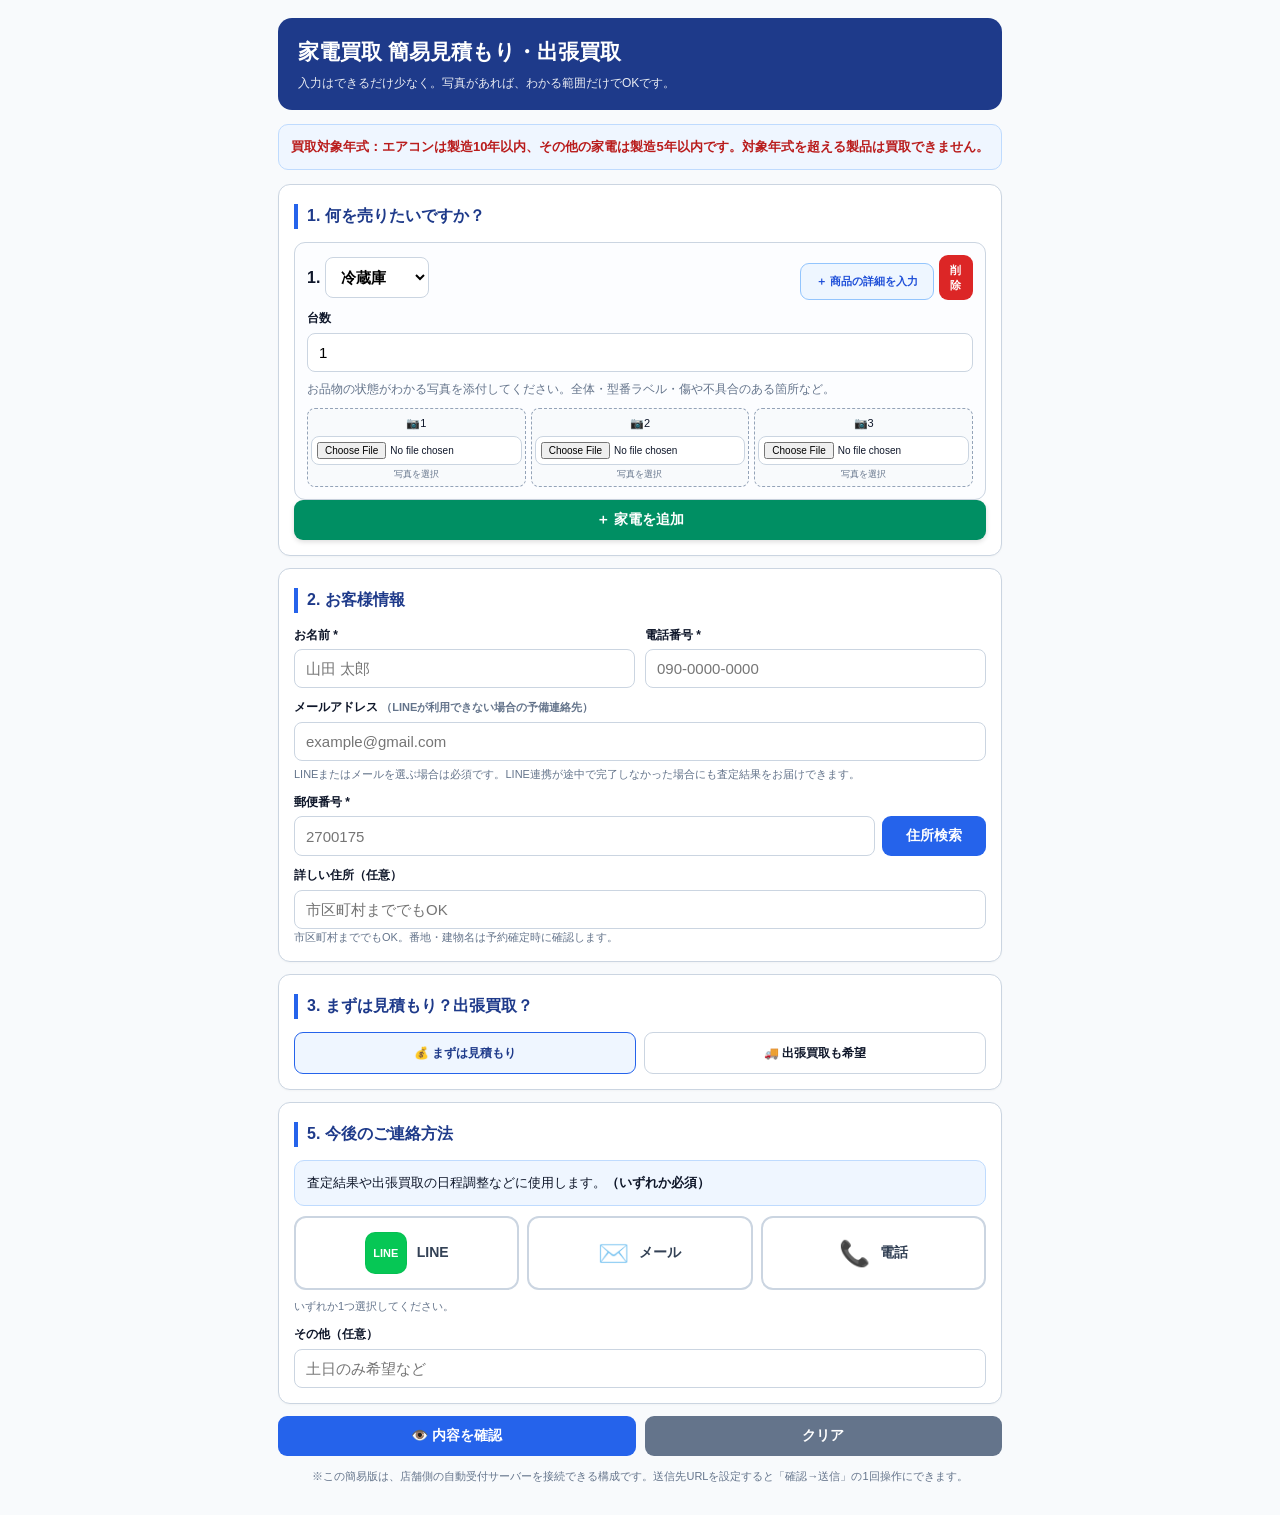
==== index.html @ f60aed73 "Require first visit preference and simplify address guidance" ====
<!DOCTYPE html>
<html lang="ja">
<head>
<meta charset="UTF-8">
<meta name="viewport" content="width=device-width, initial-scale=1">
<title>家電買取 簡易見積もり・出張買取</title>
<style>
input[aria-invalid="true"],select[aria-invalid="true"]{border:2px solid #b91c1c;background:#fff7f7}.field-error{color:#b91c1c;font-size:13px;font-weight:700;margin:6px 0;line-height:1.6}

:root{--primary:#1e3a8a;--accent:#2563eb;--green:#059669;--bg:#f8fafc;--border:#cbd5e1;--text:#0f172a;--muted:#64748b}
*{box-sizing:border-box}body{margin:0;background:var(--bg);font-family:-apple-system,BlinkMacSystemFont,"Noto Sans JP","Yu Gothic",sans-serif;color:var(--text);line-height:1.55}
.container{max-width:760px;margin:auto;padding:18px}.header{background:var(--primary);color:white;border-radius:14px;padding:18px 20px;margin-bottom:14px}.header h1{font-size:21px;margin:0 0 5px}.header p{margin:0;font-size:12px;opacity:.9}
.notice{background:#eff6ff;border:1px solid #bfdbfe;border-radius:10px;padding:12px;margin-bottom:14px;font-size:13px}
.card{background:white;border:1px solid var(--border);border-radius:12px;padding:15px;margin-bottom:12px;box-shadow:0 1px 2px #00000008}
.section-title{font-size:16px;font-weight:800;color:var(--primary);border-left:4px solid var(--accent);padding-left:9px;margin:4px 0 13px}
label{display:block;font-size:12px;font-weight:700;margin-bottom:5px}input,select,textarea{width:100%;padding:10px 11px;border:1px solid var(--border);border-radius:8px;background:#fff;font-size:15px}textarea{resize:vertical}
.grid2{display:grid;grid-template-columns:1fr 1fr;gap:10px}.grid3{display:grid;grid-template-columns:1fr 1fr 1fr;gap:10px}
.btn{border:0;border-radius:9px;padding:11px 15px;color:#fff;background:var(--accent);font-weight:800;font-size:14px;cursor:pointer}.btn.green{background:#008f63;box-shadow:0 2px 5px #0002}.btn.green:not(:disabled):hover{background:#007c56}.btn:disabled{opacity:.45;cursor:not-allowed}.btn.gray{background:#64748b}.btn.red{background:#dc2626}.btn.full{width:100%}
.choice{display:grid;grid-template-columns:1fr 1fr;gap:8px}.choice label{margin:0}.choice input{display:none}.choice span{display:block;border:1px solid var(--border);border-radius:9px;padding:11px;text-align:center;background:white;font-weight:700}.choice input:checked+span{border-color:var(--accent);background:#eff6ff;color:var(--primary)}
.item{border:1px solid var(--border);border-radius:11px;padding:12px;margin-top:10px;background:#fcfdff}.item-head{display:flex;justify-content:space-between;align-items:center;gap:8px}.item-title{font-weight:800}.small{font-size:11px;color:var(--muted)}.details{display:none;margin-top:10px;border-top:1px dashed var(--border);padding-top:10px}.item.open .details{display:block}
.photo-grid{display:grid;grid-template-columns:repeat(3,1fr);gap:7px}.photo-box{border:1px dashed #94a3b8;border-radius:8px;padding:8px;text-align:center;font-size:11px;background:#f8fafc}.photo-box input{font-size:11px;padding:5px}
.preview{display:none;position:fixed;inset:0;background:#0008;z-index:20;padding:14px;overflow:auto}.preview-card{max-width:720px;margin:auto;background:white;border-radius:14px;padding:16px}.preview-row{display:grid;grid-template-columns:120px 1fr;border-bottom:1px solid #e2e8f0;padding:6px 0;font-size:13px}.preview-row b{color:#475569}.photo-preview{display:flex;gap:7px;overflow:auto;margin-top:8px}.photo-preview img{width:90px;height:70px;object-fit:cover;border-radius:6px;border:1px solid #ddd}
.hidden{display:none!important}.actions{display:grid;grid-template-columns:1fr 1fr;gap:9px}.foot{font-size:11px;color:var(--muted);text-align:center;padding:12px}
@media(max-width:600px){.grid2,.grid3{grid-template-columns:1fr}.choice{grid-template-columns:1fr 1fr}.photo-grid{grid-template-columns:1fr 1fr}.preview-row{grid-template-columns:95px 1fr}}

/* スマホ向け写真欄：常に横3列でコンパクト表示 */
.photo-grid{display:grid!important;grid-template-columns:repeat(3,minmax(0,1fr))!important;gap:5px!important}
.photo-box{padding:6px 3px!important;font-size:11px!important;min-width:0;overflow:hidden}
.photo-box input[type="file"]{width:100%;font-size:10px;margin-top:4px}
.photo-box .small{font-size:9px!important;line-height:1.2;overflow-wrap:anywhere}

  /* V22 安定版：今後のご連絡方法 */
  .contact-methods{display:grid;grid-template-columns:repeat(3,1fr);gap:8px;margin-top:8px}
  .contact-method{position:relative;margin:0}
  .contact-method input{position:absolute;opacity:0;pointer-events:none}
  .contact-method span{display:flex;min-height:70px;align-items:center;justify-content:center;
    gap:6px;border:2px solid #cbd5e1;border-radius:12px;background:#fff;
    font-size:14px;font-weight:700;color:#334155;cursor:pointer;text-align:center;padding:10px 6px}
  .contact-method input:checked + span{border-color:#2563eb;background:#eff6ff;color:#1e3a8a;
    box-shadow:0 0 0 2px rgba(37,99,235,.08)}
  .detail-entry-btn{width:100%;margin-top:8px;background:#eef6ff!important;color:#1d4ed8!important;
    border:1.5px solid #93c5fd!important;font-weight:700!important;padding:10px 12px!important}
  .detail-entry-btn:hover{background:#dbeafe!important}
  @media(max-width:420px){.contact-method span{font-size:13px;min-height:64px;padding:8px 3px}}


  /* V22.1 スマホUI調整 */
  .contact-method span{flex-direction:row;gap:10px;min-height:74px}
  .contact-icon{display:inline-flex;align-items:center;justify-content:center;font-size:25px;line-height:1}
  .line-icon{width:42px;height:42px;border-radius:10px;background:#06C755;color:#fff;font-size:11px;
    box-shadow:inset 0 0 0 1px rgba(0,0,0,.04)}
  .contact-method:first-child input:checked + span{border-color:#06C755;background:#f3fff7;color:#111}
  .contact-method:nth-child(2) input:checked + span{border-color:#2563eb;background:#eff6ff;color:#111}
  .contact-method:nth-child(3) input:checked + span{border-color:#65b741;background:#f7fff3;color:#111}
  .zip-search-row{display:grid;grid-template-columns:minmax(0,1fr) auto;gap:7px;align-items:stretch}
  .zip-search-row .btn{margin:0;white-space:nowrap;min-width:104px}
  @media(max-width:600px){
    body{padding:10px}
    .container{padding:10px}
    .card{padding:14px}
    .contact-methods{grid-template-columns:repeat(3,minmax(0,1fr));gap:6px}
    .contact-method span{min-height:68px;gap:5px;padding:7px 3px;flex-direction:column}
    .contact-icon{font-size:21px}
    .line-icon{width:34px;height:34px;border-radius:8px;font-size:9px}
    .contact-method strong{font-size:12px}
    .zip-search-row{grid-template-columns:minmax(0,1fr) 96px}
    .zip-search-row .btn{min-width:0;padding:8px 7px;font-size:12px}
  }


  /* 型番・年式 確認ガイド（写真ポップアップ） */
  #model-guide-overlay {
    display: none;
    position: fixed;
    inset: 0;
    background: rgba(15, 23, 42, 0.75);
    z-index: 1100;
    padding: 20px;
    overflow-y: auto;
  }
  #model-guide-overlay.show { display: block; }
  .model-guide-panel {
    max-width: 720px;
    margin: 30px auto;
    background: #fff;
    border-radius: 12px;
    padding: 10px;
    position: relative;
  }
  .model-guide-panel img { width: 100%; height: auto; border-radius: 8px; display: block; }
  .model-guide-close-btn {
    position: absolute;
    top: -14px;
    right: -14px;
    background: #1e293b;
    color: #fff;
    border: none;
    border-radius: 50%;
    width: 32px;
    height: 32px;
    font-size: 17px;
    line-height: 1;
    cursor: pointer;
    box-shadow: 0 2px 6px rgba(0,0,0,0.3);
  }
  .model-guide-close-btn:hover { background: #334155; }


  @media print {
    body { background: #fff; padding: 0; }
    .no-print { display: none !important; }
    #preview-overlay { position: static; background: none; padding: 0; overflow: visible; display: block !important; }
    .preview-panel { max-width: none; padding: 0; }
    .preview-toolbar { display: none !important; }
    @page { size: A4 portrait; margin: 12mm; }
  }

/* v13 送信中表示 */
#submitBusyV13{display:none;position:fixed;inset:0;background:#f6f7f9;z-index:10050;align-items:center;justify-content:center;padding:22px}
#submitBusyV13.show{display:flex}
#submitBusyV13 .busy-card{width:min(390px,100%);background:#fff;border-radius:22px;padding:34px 24px;text-align:center;box-shadow:0 8px 28px #0002}
#submitBusyV13 .busy-road{position:relative;height:72px;overflow:hidden;margin:4px 0 16px;border-bottom:4px solid #cbd5e1}
#submitBusyV13 .busy-truck{position:absolute;left:-60px;bottom:5px;font-size:48px;animation:driveV13 1.8s ease-in-out infinite}
@keyframes driveV13{0%{left:-60px}70%{left:calc(100% - 50px)}100%{left:calc(100% + 65px)}}
#submitBusyV13 .busy-title{font-size:21px;font-weight:900}
#submitBusyV13 .busy-sub{margin-top:9px;color:#64748b;line-height:1.6}
</style>
</head>
<body>
<div class="container">
  <div class="header">
    <h1>家電買取 簡易見積もり・出張買取</h1>
    <p>入力はできるだけ少なく。写真があれば、わかる範囲だけでOKです。</p>
  </div>

  <div class="notice">
    <b style="color:#b91c1c">買取対象年式：エアコンは製造10年以内、その他の家電は製造5年以内です。対象年式を超える製品は買取できません。</b>
  </div>

  <form id="quoteForm" novalidate onsubmit="event.preventDefault();showPreview();return false;">
    <div class="card">
      <div class="section-title">1. 何を売りたいですか？</div>
      <div id="items"></div>
      <button type="button" id="addApplianceBtn" class="btn green full" onclick="safeAddItem()">＋ 家電を追加</button>
    </div>

    <div class="card">
      <div class="section-title">2. お客様情報</div>
      <div class="grid2">
        <div><label>お名前 *</label><input id="name" autocomplete="name" placeholder="山田 太郎" required></div>
        <div><label>電話番号 *</label><input id="tel" type="tel" autocomplete="tel" placeholder="090-0000-0000" required></div>
      </div>
      <div id="emailField" style="margin-top:10px"><label>メールアドレス <span class="small">（LINEが利用できない場合の予備連絡先）</span></label><input id="email" type="email" autocomplete="email" placeholder="example@gmail.com"><div class="small" style="margin-top:5px;color:#64748b">LINEまたはメールを選ぶ場合は必須です。LINE連携が途中で完了しなかった場合にも査定結果をお届けできます。</div></div>
      <div style="margin-top:10px"><label>郵便番号 *</label><div class="zip-search-row"><input id="zip" inputmode="numeric" maxlength="8" required placeholder="2700175"><button type="button" class="btn" onclick="searchAddress()">住所検索</button></div></div>
      <div style="margin-top:10px"><label>詳しい住所（任意）</label><input id="address" autocomplete="street-address" placeholder="市区町村まででもOK"><div class="small">市区町村まででもOK。番地・建物名は予約確定時に確認します。</div></div>
    </div>

    <div class="card">
      <div class="section-title">3. まずは見積もり？出張買取？</div>
      <div class="choice">
        <label><input type="radio" name="mode" value="見積もりのみ" checked onchange="toggleVisit()"><span>💰 まずは見積もり</span></label>
        <label><input type="radio" name="mode" value="出張買取希望" onchange="toggleVisit()"><span>🚚 出張買取も希望</span></label>
      </div>
    </div>

    <div class="card hidden" id="visitCard">
      <div class="section-title">4. 出張買取の希望</div>
      <div class="notice">希望日時は仮受付です。店舗側で確認してから確定します。</div>
      <div id="visitPreferences" style="display:grid;gap:10px">
        <div class="grid2 visit-pref-row">
          <div><label>第1希望日 *</label><input type="date" id="date1" onchange="validateVisitDate(this)"></div>
          <div><label>第1希望時間 *</label><select id="time1"><option value="">時間帯を選択してください</option><option>10:00〜12:00</option><option>12:00〜14:00</option><option>14:00〜16:00</option><option>16:00〜18:00</option><option>18:00〜20:00</option></select></div>
        </div>
        <div id="extraVisitDates" style="display:grid;gap:10px"></div>
      </div>
      <button type="button" id="addVisitDateBtn" class="btn gray" style="margin-top:10px;width:100%" onclick="addVisitPreference()">＋ 希望日を追加</button>
      <div style="margin-top:10px"><label>建物・搬出条件（わかる範囲）</label>
        <div class="grid3">
          <select id="building"><option value="">建物</option><option>戸建て</option><option>マンション</option><option>アパート</option></select>
          <select id="floor"><option value="">階数</option><option>1階</option><option>2階</option><option>3階以上</option></select>
          <select id="elevator"><option value="">EV</option><option>あり</option><option>なし</option></select>
        </div>
      </div>
      <div style="margin-top:10px"><label>搬出について気になること（任意）</label><textarea id="carry" rows="2" placeholder="大型冷蔵庫、外階段、駐車しにくい等"></textarea></div>
    </div>

    <div class="card">
      <div class="section-title">5. 今後のご連絡方法</div>
      <div class="notice" style="margin-bottom:10px">
        査定結果や出張買取の日程調整などに使用します。<b>（いずれか必須）</b>
      </div>
      <div class="contact-methods" role="radiogroup" aria-label="今後のご連絡方法">
        <label class="contact-method"><input type="radio" name="contactMethod" value="LINE" onchange="toggleNotificationMethod()"><span><b class="contact-icon line-icon">LINE</b><strong>LINE</strong></span></label>
        <label class="contact-method"><input type="radio" name="contactMethod" value="メール" onchange="toggleNotificationMethod()"><span><b class="contact-icon">✉️</b><strong>メール</strong></span></label>
        <label class="contact-method"><input type="radio" name="contactMethod" value="電話" onchange="toggleNotificationMethod()"><span><b class="contact-icon">📞</b><strong>電話</strong></span></label>
      </div>
      <div id="contactHelp" class="small" style="margin-top:8px;color:#64748b">いずれか1つ選択してください。</div>
      <div style="margin-top:10px"><label>その他（任意）</label><input id="note" placeholder="土日のみ希望など"></div>
    </div>

    <div class="actions">
      <button type="button" class="btn full" onclick="safeShowPreview()">👁️ 内容を確認</button>
      <button type="button" class="btn gray full" onclick="clearAll()">クリア</button>
    </div>
  </form>

  <div class="foot">※この簡易版は、店舗側の自動受付サーバーを接続できる構成です。送信先URLを設定すると「確認→送信」の1回操作にできます。</div>
</div>

<div class="preview" id="preview">
  <div class="preview-card">
    <h2 style="margin-top:0">見積もり依頼内容</h2>
    <div id="previewBody"></div>
    <div class="actions" style="margin-top:14px">
      <button id="submitInquiryBtn" class="btn green" onclick="submitInquiry()">📨 見積もりを送信</button>
      <button class="btn gray" onclick="closePreview()">修正する</button>
    </div>
    <div id="sendStatus" class="notice hidden" style="margin-top:10px"></div>
  </div>
</div>


<div class="preview" id="successPreview">
  <div class="preview-card" style="text-align:center">
    <div style="font-size:48px;margin-bottom:8px">✅</div>
    <h2 style="margin:0 0 8px">受付が完了しました</h2>
    <div class="notice" style="margin:14px 0">
      受付番号<br>
      <b id="successInquiryId" style="font-size:22px;letter-spacing:.5px"></b>
    </div>
    <p id="successMessage" style="line-height:1.7">内容を確認後、店舗からご連絡します。<br>この受付番号はお問い合わせ時にご利用ください。</p>
    <div id="lineLinkArea" class="hidden" style="margin:18px 0">
      <div class="notice" style="margin:12px 0;text-align:left;line-height:1.7">
        <b>LINEで査定結果を受け取る</b><br>
        下のボタンを押すと「もちまる」のトークが開きます。<br>
        <b>LINEの案内に沿って進むだけで連携できます。コード入力は不要です。</b>
      </div>
      <button type="button" id="lineLinkBtn" class="btn green full" style="font-size:16px;padding:14px 18px">LINEで査定結果を受け取る</button>
      <div class="small" style="margin-top:8px">連携コードの入力やメッセージ送信は不要です。</div>
    </div>
    <button type="button" class="btn gray full" onclick="finishAndReset()">入力画面に戻る</button>
  </div>
</div>

<!-- 型番・年式 確認ガイド（写真ポップアップ） -->
<div id="model-guide-overlay" class="no-print">
  <div class="model-guide-panel">
    <button type="button" class="model-guide-close-btn" onclick="closeModelGuide()">×</button>
    <img src="[data-uri]" alt="洗濯機・冷蔵庫・エアコンの型番と年式の確認方法">
  </div>
</div>

<script>
const EXPECTED_BUILD='KAITORI-LINE-AUTOCHAT-v11.3';
const CONFIG={
  // Google Apps Script等の受信URLをここに入れると自動送信できます。
  // 例: "https://script.google.com/macros/s/AKfycbwyRNMR29f-0VVlLXINvpqQMpPwWiP-Tk9SNJe-_4RlQ1L-YU4amG8F9Y2H20b5m6NX9w/exec"
  WEBHOOK_URL:"https://script.google.com/macros/s/AKfycbwyRNMR29f-0VVlLXINvpqQMpPwWiP-Tk9SNJe-_4RlQ1L-YU4amG8F9Y2H20b5m6NX9w/exec",
  STORE_NAME:"買取レスキュー"
};

  // 日本国内シェア上位順のメーカー、および各メーカーの主要機種（型番）
  function buildModelSeries(prefixFn, sizes, sizeUnitFn) {
    return sizes.map(size => `${prefixFn(size)} ${sizeUnitFn(size)}`);
  }

  const airconSizes = [6, 7, 8, 9, 10, 11, 12, 13, 14, 16, 18, 20, 23, 26];
  const airconSizeUnit = s => `${s}畳`;
  const airconCapCode = { 6:'22', 7:'23', 8:'25', 9:'26', 10:'28', 11:'32', 12:'36', 13:'38', 14:'40', 16:'45', 18:'56', 20:'63', 23:'71', 26:'80' };

  const washerVerticalSizes = [4, 4.5, 5, 5.5, 6, 6.5, 7, 7.5, 8, 8.5, 9, 9.5, 10, 11];
  const washerDrumSizes = [6, 7, 7.5, 8, 8.5, 9, 9.5, 10, 10.5, 11, 11.5, 12, 13, 14];
  const sizeUnitKg = s => `${s}kg`;

  const fridge2doorSizes = [110, 130, 138, 150, 168, 180, 200, 217, 230, 250];
  const fridge3doorSizes = [270, 285, 300, 320, 340, 350, 370, 390, 400, 410, 420, 440, 450, 470];
  const fridge6doorSizes = [400, 410, 430, 450, 460, 480, 500, 520, 540, 560, 580, 600, 620, 650, 680, 700, 740, 800];
  const sizeUnitL = s => `${s}L`;

  const tvLcdSizes = [19, 22, 24, 32, 40, 43, 49, 50, 55, 58, 60, 65, 70, 75, 77, 80, 85, 86, 90, 98];
  const tvOledSizes = [42, 48, 55, 65, 70, 77, 83, 88, 97];
  const tvMiniLedSizes = [55, 65, 75, 85];
  const sizeUnitInch = s => `${s}型`;

  const makerData = {
    "エアコン": {
      "ダイキン": [
        ...buildModelSeries(s => `S${airconCapCode[s]}ZTES-W`, airconSizes, airconSizeUnit),
        ...buildModelSeries(s => `S${airconCapCode[s]}ZTRES-W`, airconSizes, airconSizeUnit),
        ...buildModelSeries(s => `S${airconCapCode[s]}ZVES-W`, airconSizes, airconSizeUnit),
        ...buildModelSeries(s => `S${airconCapCode[s]}ZRX`, airconSizes, airconSizeUnit)
      ],
      "三菱電機": [
        ...buildModelSeries(s => `MSZ-GV${airconCapCode[s]}`, airconSizes, airconSizeUnit),
        ...buildModelSeries(s => `MSZ-ZW${airconCapCode[s]}`, airconSizes, airconSizeUnit),
        ...buildModelSeries(s => `MSZ-X${airconCapCode[s]}`, airconSizes, airconSizeUnit),
        ...buildModelSeries(s => `MSZ-FZ${airconCapCode[s]}`, airconSizes, airconSizeUnit)
      ],
      "パナソニック": [
        ...buildModelSeries(s => `CS-${airconCapCode[s]}4DFL`, airconSizes, airconSizeUnit),
        ...buildModelSeries(s => `CS-${airconCapCode[s]}4DEX`, airconSizes, airconSizeUnit),
        ...buildModelSeries(s => `CS-${airconCapCode[s]}4DX`, airconSizes, airconSizeUnit),
        ...buildModelSeries(s => `CS-${airconCapCode[s]}4DGX`, airconSizes, airconSizeUnit)
      ],
      "日立": [
        ...buildModelSeries(s => `RAS-AJ${airconCapCode[s]}N`, airconSizes, airconSizeUnit),
        ...buildModelSeries(s => `RAS-XJ${airconCapCode[s]}N`, airconSizes, airconSizeUnit),
        ...buildModelSeries(s => `RAS-VX${airconCapCode[s]}N`, airconSizes, airconSizeUnit),
        ...buildModelSeries(s => `RAS-S${airconCapCode[s]}N`, airconSizes, airconSizeUnit)
      ],
      "富士通ゼネラル": [
        ...buildModelSeries(s => `AS-C${airconCapCode[s]}M`, airconSizes, airconSizeUnit),
        ...buildModelSeries(s => `AS-Z${airconCapCode[s]}M`, airconSizes, airconSizeUnit),
        ...buildModelSeries(s => `AS-X${airconCapCode[s]}M`, airconSizes, airconSizeUnit),
        ...buildModelSeries(s => `AS-D${airconCapCode[s]}M`, airconSizes, airconSizeUnit)
      ],
      "シャープ": [
        ...buildModelSeries(s => `AY-N${airconCapCode[s]}D`, airconSizes, airconSizeUnit),
        ...buildModelSeries(s => `AY-R${airconCapCode[s]}D`, airconSizes, airconSizeUnit),
        ...buildModelSeries(s => `AY-G${airconCapCode[s]}D`, airconSizes, airconSizeUnit),
        ...buildModelSeries(s => `AY-D${airconCapCode[s]}D`, airconSizes, airconSizeUnit)
      ],
      "東芝キヤリア": [
        ...buildModelSeries(s => `RAS-N${airconCapCode[s]}1M`, airconSizes, airconSizeUnit),
        ...buildModelSeries(s => `RAS-D${airconCapCode[s]}1M`, airconSizes, airconSizeUnit),
        ...buildModelSeries(s => `RAS-E${airconCapCode[s]}1M`, airconSizes, airconSizeUnit),
        ...buildModelSeries(s => `RAS-S${airconCapCode[s]}1M`, airconSizes, airconSizeUnit)
      ],
      "ハイセンス": [
        ...buildModelSeries(s => `HA-${airconCapCode[s]}H`, airconSizes, airconSizeUnit),
        ...buildModelSeries(s => `HA-${airconCapCode[s]}HX`, airconSizes, airconSizeUnit),
        ...buildModelSeries(s => `HA-${airconCapCode[s]}HP`, airconSizes, airconSizeUnit),
        ...buildModelSeries(s => `HA-${airconCapCode[s]}HR`, airconSizes, airconSizeUnit)
      ],
      "ハイアール": [
        ...buildModelSeries(s => `JA-${airconCapCode[s]}V`, airconSizes, airconSizeUnit),
        ...buildModelSeries(s => `JA-${airconCapCode[s]}VX`, airconSizes, airconSizeUnit),
        ...buildModelSeries(s => `JA-${airconCapCode[s]}VP`, airconSizes, airconSizeUnit),
        ...buildModelSeries(s => `JA-${airconCapCode[s]}VD`, airconSizes, airconSizeUnit)
      ]
    },
    "洗濯機": {
      "パナソニック": [
        ...buildModelSeries(s => `NA-F${s}B1`, washerVerticalSizes, sizeUnitKg),
        ...buildModelSeries(s => `NA-FA${s}H9`, washerVerticalSizes, sizeUnitKg),
        ...buildModelSeries(s => `NA-VG${s}0L`, washerDrumSizes, sizeUnitKg)
      ],
      "日立": [
        ...buildModelSeries(s => `NW-${s}0G`, washerVerticalSizes, sizeUnitKg),
        ...buildModelSeries(s => `BW-V${s}0H`, washerVerticalSizes, sizeUnitKg),
        ...buildModelSeries(s => `BD-SV${s}0H`, washerDrumSizes, sizeUnitKg)
      ],
      "シャープ": [
        ...buildModelSeries(s => `ES-GE${s}D`, washerVerticalSizes, sizeUnitKg),
        ...buildModelSeries(s => `ES-PU${s}D`, washerVerticalSizes, sizeUnitKg),
        ...buildModelSeries(s => `ES-W${s}H`, washerDrumSizes, sizeUnitKg)
      ],
      "東芝": [
        ...buildModelSeries(s => `AW-${s}GA`, washerVerticalSizes, sizeUnitKg),
        ...buildModelSeries(s => `AW-${s}DH3`, washerVerticalSizes, sizeUnitKg),
        ...buildModelSeries(s => `TW-${s}X9L`, washerDrumSizes, sizeUnitKg)
      ],
      "AQUA": [
        ...buildModelSeries(s => `AQW-S${s}M`, washerVerticalSizes, sizeUnitKg),
        ...buildModelSeries(s => `AQW-V${s}G`, washerVerticalSizes, sizeUnitKg),
        ...buildModelSeries(s => `AQW-DX${s}N`, washerDrumSizes, sizeUnitKg)
      ],
      "三菱電機": [
        ...buildModelSeries(s => `MAW-${s}0GM`, washerVerticalSizes, sizeUnitKg),
        ...buildModelSeries(s => `MAW-${s}0XP`, washerVerticalSizes, sizeUnitKg)
      ]
    },
    "冷蔵庫": {
      "パナソニック": [
        ...buildModelSeries(s => `NR-B${s}FW`, fridge2doorSizes, sizeUnitL),
        ...buildModelSeries(s => `NR-C${s}FM`, fridge3doorSizes, sizeUnitL),
        ...buildModelSeries(s => `NR-F${s}HPX`, fridge6doorSizes, sizeUnitL)
      ],
      "日立": [
        ...buildModelSeries(s => `R-S${s}KV`, fridge2doorSizes, sizeUnitL),
        ...buildModelSeries(s => `R-V${s}S`, fridge3doorSizes, sizeUnitL),
        ...buildModelSeries(s => `R-WX${s}L`, fridge6doorSizes, sizeUnitL)
      ],
      "三菱電機": [
        ...buildModelSeries(s => `MR-P${s}G`, fridge2doorSizes, sizeUnitL),
        ...buildModelSeries(s => `MR-B${s}H`, fridge3doorSizes, sizeUnitL),
        ...buildModelSeries(s => `MR-WX${s}K`, fridge6doorSizes, sizeUnitL)
      ],
      "シャープ": [
        ...buildModelSeries(s => `SJ-D${s}G`, fridge2doorSizes, sizeUnitL),
        ...buildModelSeries(s => `SJ-GD${s}H`, fridge3doorSizes, sizeUnitL),
        ...buildModelSeries(s => `SJ-MW${s}H`, fridge6doorSizes, sizeUnitL)
      ],
      "東芝": [
        ...buildModelSeries(s => `GR-T${s}BS`, fridge2doorSizes, sizeUnitL),
        ...buildModelSeries(s => `GR-S${s}GT`, fridge3doorSizes, sizeUnitL),
        ...buildModelSeries(s => `GR-W${s}TK`, fridge6doorSizes, sizeUnitL)
      ],
      "AQUA": [
        ...buildModelSeries(s => `AQR-${s}G`, fridge2doorSizes, sizeUnitL),
        ...buildModelSeries(s => `AQR-${s}N`, fridge3doorSizes, sizeUnitL),
        ...buildModelSeries(s => `AQR-SBS${s}L`, fridge6doorSizes, sizeUnitL)
      ]
    },
    "テレビ": {
      "ソニー": [
        ...buildModelSeries(s => `BRAVIA KJ-${s}X8000`, tvLcdSizes, sizeUnitInch),
        ...buildModelSeries(s => `BRAVIA XRJ-${s}A80L`, tvOledSizes, sizeUnitInch),
        ...buildModelSeries(s => `BRAVIA XRJ-${s}X95L`, tvMiniLedSizes, sizeUnitInch)
      ],
      "シャープ": [
        ...buildModelSeries(s => `AQUOS 4T-C${s}EL1`, tvLcdSizes, sizeUnitInch),
        ...buildModelSeries(s => `AQUOS 8T-C${s}DX1`, tvOledSizes, sizeUnitInch),
        ...buildModelSeries(s => `AQUOS 8T-C${s}EX1`, tvMiniLedSizes, sizeUnitInch)
      ],
      "パナソニック": [
        ...buildModelSeries(s => `VIERA TH-${s}MX800`, tvLcdSizes, sizeUnitInch),
        ...buildModelSeries(s => `VIERA TH-${s}MZ2000`, tvOledSizes, sizeUnitInch),
        ...buildModelSeries(s => `VIERA TH-${s}MZ1800`, tvMiniLedSizes, sizeUnitInch)
      ],
      "東芝": [
        ...buildModelSeries(s => `REGZA ${s}M550M`, tvLcdSizes, sizeUnitInch),
        ...buildModelSeries(s => `REGZA ${s}X9900L`, tvOledSizes, sizeUnitInch),
        ...buildModelSeries(s => `REGZA ${s}Z970N`, tvMiniLedSizes, sizeUnitInch)
      ],
      "ハイセンス": [
        ...buildModelSeries(s => `${s}E6H`, tvLcdSizes, sizeUnitInch),
        ...buildModelSeries(s => `${s}A9H`, tvOledSizes, sizeUnitInch),
        ...buildModelSeries(s => `${s}U8H`, tvMiniLedSizes, sizeUnitInch)
      ],
      "LG": [
        ...buildModelSeries(s => `${s}UR7300PSA`, tvLcdSizes, sizeUnitInch),
        ...buildModelSeries(s => `OLED${s}B3PJA`, tvOledSizes, sizeUnitInch),
        ...buildModelSeries(s => `${s}QNED87JSA`, tvMiniLedSizes, sizeUnitInch)
      ]
    }
  };


let items=[];
let inquiry=null;
const photoFiles={};

function makeLocalId(){
  return "id-"+Date.now().toString(36)+"-"+Math.random().toString(36).slice(2,10);
}

function safeAddItem(){
  try{
    addItem();
  }catch(err){
    console.error(err);
    alert("家電を追加できませんでした。ページを再読み込みして、もう一度お試しください。");
  }
}
function addItem(){
  const id=makeLocalId();
  items.push({id,type:"冷蔵庫",qty:1,photos:[]});
  renderItems();
}
function removeItem(id){items=items.filter(x=>x.id!==id);renderItems()}
function makerOptions(type, selected){
  const makers=Object.keys((makerData[type]||{}));
  return `<option value="__custom__" ${selected==='__custom__'?'selected':''}>手動入力</option><option value="" ${!selected?'selected':''}>未選択</option>`+makers.map(m=>`<option value="${escAttr(m)}" ${m===selected?'selected':''}>${esc(m)}</option>`).join('');
}
function modelOptions(type,maker,selected){
  const models=((makerData[type]||{})[maker]||[]);
  return `<option value="__custom__" ${selected==='__custom__'?'selected':''}>手動入力</option><option value="" ${!selected?'selected':''}>未選択</option>`+models.map(m=>`<option value="${escAttr(m)}" ${m===selected?'selected':''}>${esc(m)}</option>`).join('');
}
function yearOptions(selected,type){
  const y=new Date().getFullYear(), n=type==='エアコン'?10:5;
  let a=['<option value="">未選択</option>'];
  for(let i=0;i<n;i++){const v=(y-i)+'年製';a.push(`<option ${v===selected?'selected':''}>${v}</option>`)}
  return a.join('');
}
function changeItemType(id,v){const x=items.find(x=>x.id===id);if(!x)return;x.type=v;x.maker='';x.model='';x.year='';saveDraft();renderItems()}
function changeMaker(id,v){const x=items.find(x=>x.id===id);if(!x)return;x.maker=v;x.model='';saveDraft();renderItems()}
function setCustom(id,k,v){const x=items.find(x=>x.id===id);if(x){x[k]=v;saveDraft()}}
let visitPreferenceCount=1;
function isThursdayDate(value){
  if(!value)return false;
  const d=new Date(value+"T00:00:00");
  return d.getDay()===4;
}
function validateVisitDate(input){
  if(isThursdayDate(input.value)){
    alert("木曜日は休業日のため選択できません。別の日をお選びください。");
    input.value="";
    input.focus();
    return false;
  }
  return true;
}
function addVisitPreference(){
 if(visitPreferenceCount>=3)return;
 visitPreferenceCount++;
 const n=visitPreferenceCount, root=document.getElementById('extraVisitDates');
 const div=document.createElement('div');div.id='visitPref'+n;div.className='grid2 visit-pref-row';
 div.innerHTML=`<div><label>第${n}希望日</label><input type="date" id="date${n}" onchange="validateVisitDate(this)"></div><div><label>第${n}希望時間</label><select id="time${n}"><option value="">おまかせ</option><option>10:00〜12:00</option><option>12:00〜14:00</option><option>14:00〜16:00</option><option>16:00〜18:00</option><option>18:00〜20:00</option></select></div>`;
 root.appendChild(div);
 if(visitPreferenceCount>=3)document.getElementById('addVisitDateBtn').style.display='none';
}
function renderItems(){
  const root=document.getElementById("items");
  if(!items.length){addItem();return}
  root.innerHTML=items.map((x,i)=>`
    <div class="item ${x.open?"open":""}" id="item-${x.id}">
      <div class="item-head">
        <div class="item-title">${i+1}. <select onchange="changeItemType('${x.id}',this.value)" style="width:auto;font-weight:800">
          ${["エアコン","冷蔵庫","洗濯機","テレビ","その他"].map(v=>`<option ${v===x.type?"selected":""}>${v}</option>`).join("")}
        </select></div>
        <div style="display:flex;gap:5px"><button type="button" class="btn gray detail-entry-btn" style="padding:7px 9px;font-size:11px" onclick="toggleDetails('${x.id}',this)">＋ 商品の詳細を入力</button>
        <button type="button" class="btn red" style="padding:7px 9px;font-size:11px" onclick="removeItem('${x.id}')">削除</button></div>
      </div>
      <div style="display:flex;gap:8px;margin-top:9px">
        <div style="flex:1"><label>台数</label><input type="number" min="1" value="${x.qty}" onchange="setItem('${x.id}','qty',this.value)"></div>
      </div>
      <p style="font-size:12px;color:#64748b;line-height:1.6;margin:8px 0 6px">お品物の状態がわかる写真を添付してください。全体・型番ラベル・傷や不具合のある箇所など。</p>
      <div class="photo-grid" style="margin-top:9px">
        ${[0,1,2].map((p)=>`<div class="photo-box">📷${p+1}<input type="file" accept="image/*,.heic,.heif" onchange="photoChanged('${x.id}',${p},this.files[0],this)"><div class="small" style="margin-top:4px">${x.photos&&x.photos[p]?"✓ "+esc(x.photos[p].name):"写真を選択"}</div></div>`).join("")}
      </div>
      <div class="details">
        <div class="grid3">
          <div><label>メーカー</label><select onchange="changeMaker('${x.id}',this.value)">${makerOptions(x.type,x.maker||'')}</select>${x.maker==='__custom__'?`<input style="margin-top:6px" placeholder="メーカー名を入力" value="${escAttr(x.makerCustom||'')}" oninput="setCustom('${x.id}','makerCustom',this.value)">`:''}</div>
          <div><label>型番</label><select onchange="setItem('${x.id}','model',this.value);renderItems()">${modelOptions(x.type,x.maker,x.model||'')}</select>${x.model==='__custom__'?`<input style="margin-top:6px" placeholder="型番を入力" value="${escAttr(x.modelCustom||'')}" oninput="setCustom('${x.id}','modelCustom',this.value)">`:''}</div>
          <div><label>年式</label><select onchange="setItem('${x.id}','year',this.value)">${yearOptions(x.year||'',x.type)}</select></div>
        </div>
        <button type="button" class="btn" style="margin-top:6px;background:transparent;color:#64748b;font-size:12px;font-weight:400;padding:8px 0;box-shadow:none;text-decoration:underline;text-underline-offset:3px" onclick="showModelGuide()">型番・年式がわからない方はこちら</button>
        <div style="margin-top:10px"><label>動作</label>
          <select onchange="setItem('${x.id}','operation',this.value)">
            ${["正常","不具合あり","不明"].map(v=>`<option ${v===(x.operation||"不明")?"selected":""}>${v}</option>`).join("")}
          </select>
        </div>
        <div style="margin-top:10px"><label>キズ・汚れ</label><select onchange="setItem('${x.id}','condition',this.value)">
          ${["少ない","使用感あり","目立つ","不明"].map(v=>`<option ${v===(x.condition||"不明")?"selected":""}>${v}</option>`).join("")}
        </select></div>
      </div>
    </div>`).join("");
}
function toggleDetails(id,btn){
  const x=items.find(v=>v.id===id); if(!x)return;
  x.open=!x.open;
  const el=document.getElementById("item-"+id);
  if(el)el.classList.toggle("open",x.open);
  if(btn)btn.textContent=x.open?"▲ 詳細を閉じる":"▼ 詳細を入力";
  saveDraft();
}
function setItem(id,k,v){const x=items.find(v=>v.id===id);if(x)x[k]=v;saveDraft()}
function photoChanged(id,p,file,inputEl){
  const x=items.find(v=>v.id===id); if(!x||!file)return;
  const key=id+"_"+p;
  photoFiles[key]=file;
  x.photos=x.photos||[];
  x.photos[p]={name:file.name,size:file.size,type:file.type};
  const box = inputEl ? inputEl.closest(".photo-box") : null;
  if(box){const note=box.querySelector(".small");if(note)note.textContent="✓ 選択済み："+file.name;}
  saveDraft();
}

function fileToDataURL(file,maxSide=1600,quality=.78){
  return new Promise((resolve,reject)=>{
    const reader=new FileReader();
    reader.onerror=reject;
    reader.onload=()=>{
      const img=new Image();
      img.onload=()=>{
        let w=img.naturalWidth,h=img.naturalHeight;
        const scale=Math.min(1,maxSide/Math.max(w,h));
        w=Math.round(w*scale); h=Math.round(h*scale);
        const c=document.createElement("canvas"); c.width=w; c.height=h;
        c.getContext("2d").drawImage(img,0,0,w,h);
        resolve({
          name:(file.name||"photo").replace(/\\.[^.]+$/,"")+".jpg",
          type:"image/jpeg",
          data:c.toDataURL("image/jpeg",quality).split(",")[1]
        });
      };
      img.onerror=reject;
      img.src=reader.result;
    };
    reader.readAsDataURL(file);
  });
}

async function buildInquiryPayload(){
  const d=JSON.parse(JSON.stringify(inquiry));
  d.photos=[];
  for(const x of d.items||[]){
    for(let p=0;p<3;p++){
      const f=photoFiles[x.id+"_"+p];
      if(f){
        const photo=await fileToDataURL(f);
        d.photos.push({
          itemId:x.id,
          itemType:x.type,
          position:p+1,
          originalName:f.name,
          ...photo
        });
      }
    }
  }
  return d;
}
function toggleNotificationMethod(){
  const checked=document.querySelector('input[name="contactMethod"]:checked');
  const method=checked?checked.value:"";
  const emailField=document.getElementById("emailField");
  const email=document.getElementById("email");
  const help=document.getElementById("contactHelp");
  if(emailField) emailField.style.display="block";
  if(email) email.required=(method==="メール" || method==="LINE");
  if(help){
    help.textContent=!method?"いずれか1つ選択してください。":
      method==="LINE"?"受付完了後にLINE連携へ進みます。連携できない場合はメールへご連絡します。":
      method==="メール"?"査定結果や日程調整をメールでご連絡します。":
      "査定結果や日程調整をスタッフからお電話します。";
  }
}
function toggleVisit(){const required=document.querySelector('input[name="mode"]:checked').value==="出張買取希望";document.getElementById("visitCard").classList.toggle("hidden",!required);['date1','time1'].forEach(id=>{document.getElementById(id).required=required;});}
function searchAddress(){
  const zip=document.getElementById("zip").value.replace(/\D/g,"");
  if(zip.length!==7){alert("郵便番号7桁を入力してください。");return}
  fetch("https://zipcloud.ibsnet.co.jp/api/search?zipcode="+zip).then(r=>r.json()).then(d=>{
    if(d.results&&d.results[0]){
      const a=d.results[0];document.getElementById("address").value=a.address1+a.address2+a.address3;
    }else alert("住所が見つかりませんでした。");
  }).catch(()=>alert("住所検索に失敗しました。"));
}
function val(id){
  const el=document.getElementById(id);
  return el ? (el.value || "") : "";
}
function getData(){
  const mode=document.querySelector('input[name="mode"]:checked').value;
  if(mode==="出張買取希望"){
    for(let n=1;n<=3;n++){
      const el=document.getElementById("date"+n);
      if(el && el.value && isThursdayDate(el.value)){
        alert("木曜日は休業日のため、第"+n+"希望日は別の日をお選びください。");
        el.value="";
        return null;
      }
    }
  }
  return {
    inquiryId:"KR-"+Math.random().toString(36).slice(2,6).toUpperCase(),
    createdAt:new Date().toISOString(),store:CONFIG.STORE_NAME,
    name:document.getElementById("name").value.trim(),
    tel:document.getElementById("tel").value.trim(),
    email:document.getElementById("email").value.trim(),
    zip:document.getElementById("zip").value.trim(),
    address:document.getElementById("address").value.trim(),
    mode,items:items.map(x=>({...x,maker:x.maker==='__custom__'?(x.makerCustom||''):x.maker,model:x.model==='__custom__'?(x.modelCustom||''):x.model})),
    visit:mode==="出張買取希望"?{
      date:val("date1"),time:val("time1"),date2:val("date2"),time2:val("time2"),date3:val("date3"),time3:val("time3"),
      building:document.getElementById("building").value,floor:document.getElementById("floor").value,
      elevator:document.getElementById("elevator").value,carry:[document.getElementById("carry").value.trim(),val("date2")?("第2希望: "+val("date2")+" "+(val("time2")||"おまかせ")):"",val("date3")?("第3希望: "+val("date3")+" "+(val("time3")||"おまかせ")):""].filter(Boolean).join(" / ")
    }:null,
    contact:(document.querySelector('input[name="contactMethod"]:checked')||{}).value||"",note:document.getElementById("note").value.trim()
  };
}
function visitPreferenceError(d){
  if(d.mode!=='出張買取希望')return null;
  const visit=d.visit||{},date=String(visit.date||''),time=String(visit.time||'');
  const parsed=new Date(date+'T00:00:00Z');
  if(!/^\d{4}-\d{2}-\d{2}$/.test(date)||isNaN(parsed.getTime())||parsed.toISOString().slice(0,10)!==date)return {field:'date1',message:'第1希望日を入力してください。'};
  if(parsed.getUTCDay()===4)return {field:'date1',message:'第1希望日は木曜日以外を選択してください（木曜定休）。'};
  if(!['10:00〜12:00','12:00〜14:00','14:00〜16:00','16:00〜18:00','18:00〜20:00'].includes(time))return {field:'time1',message:'第1希望時間を選択してください。'};
  return null;
}
function contactInputError(d){
  const clean=v=>String(v==null?'':v).normalize('NFKC').trim();
  if(!clean(d.name))return {field:'name',message:'お名前を入力してください。'};
  if((d.contact==='LINE'||d.contact==='メール')&&!clean(d.email))return {field:'email',message:'メールアドレスを入力してください。LINEの場合も予備連絡先として必要です。'};
  let tel=clean(d.tel).replace(/[\s()−ー‐-]/g,'');
  if(tel.startsWith('+81'))tel='0'+tel.slice(3);
  if(!/^0[1-9][0-9]{8,9}$/.test(tel)||/^0(\d)\1+$/.test(tel))return {field:'tel',message:'電話番号は市外局番から10〜11桁で入力してください。'};
  const email=clean(d.email),address=clean(d.address);
  if(email&&(!/^[^\s@,;<>]+@[^\s@,;<>]+\.[^\s@,;<>]+$/.test(email)||email.length>254))return {field:'email',message:'メールアドレスの形式を確認してください。'};
  const zip=clean(d.zip).replace(/[\s-]/g,'');
  if(!/^\d{7}$/.test(zip))return {field:'zip',message:'郵便番号を7桁で入力してください。詳しい住所は見積もり時には不要です。'};
  if(address.length>500)return {field:'address',message:'住所は500文字以内で入力してください。'};
  Object.assign(d,{tel,email,address,zip});
  return visitPreferenceError(d);
}
function showContactInputError(error){
  const input=document.getElementById(error.field);
  if(!input)return;
  const preview=document.getElementById('preview');
  if(preview)preview.style.display='none';
  let message=document.getElementById(error.field+'Error');
  if(!message){message=document.createElement('p');message.id=error.field+'Error';message.className='field-error';message.setAttribute('role','alert');input.insertAdjacentElement('afterend',message);}
  message.textContent=error.message;
  message.hidden=false;
  input.setAttribute('aria-invalid','true');
  const described=(input.getAttribute('aria-describedby')||'').split(/\s+/).filter(Boolean);
  if(!described.includes(message.id))described.push(message.id);
  input.setAttribute('aria-describedby',described.join(' '));
  if(!input.dataset.errorListener){input.addEventListener('input',()=>{input.removeAttribute('aria-invalid');message.hidden=true;});input.dataset.errorListener='yes';}
  input.scrollIntoView({block:'center',behavior:'smooth'});
  input.focus({preventScroll:true});
}
function serverContactError(message){
  const fields=[['第1希望日','date1'],['第1希望時間','time1'],['電話','tel'],['メール','email'],['郵便番号','zip'],['住所','address'],['お名前','name']];
  if(/接続できません|通信|サービス/.test(message))return null;
  const match=fields.find(([word])=>message.includes(word));
  return match?{field:match[1],message}:null;
}
function safeShowPreview(){
  try{
    showPreview();
  }catch(err){
    console.error(err);
    alert("確認画面を開けませんでした。入力内容を確認してください。\n" + (err && err.message ? err.message : err));
  }
}
function showPreview(){
  isSubmitting=false;
  const submitBtn=document.getElementById("submitInquiryBtn");
  if(submitBtn){submitBtn.disabled=false;submitBtn.textContent="📨 見積もりを送信";}
  const oldStatus=document.getElementById("sendStatus");
  if(oldStatus){oldStatus.classList.add("hidden");oldStatus.innerHTML="";}

  if(!items.length){alert("商品を1つ追加してください。");return}
  const d=getData(); if(!d)return;
  if(!d.contact){alert("査定結果の通知方法を選択してください。");return}
  
  const contactError=contactInputError(d);
  if(contactError){showContactInputError(contactError);return;}
  inquiry=d;
  const itemHtml=d.items.map((x,i)=>`<div class="card" style="margin:8px 0;padding:10px">
    <b>${i+1}. ${esc(x.type)} × ${esc(x.qty)}台</b>
    <div class="small">${esc(x.maker||"メーカー不明")} / ${esc(x.model||"型番不明")} / ${esc(x.year||"年式不明")}</div>
    <div class="small">動作：${esc(x.operation||"不明")}　状態：${esc(x.condition||"不明")}</div>
  </div>`).join("");
  document.getElementById("previewBody").innerHTML=`
    <div class="preview-row"><b>受付番号</b><span>${d.inquiryId}</span></div>
    <div class="preview-row"><b>お名前</b><span>${esc(d.name)}</span></div>
    <div class="preview-row"><b>電話</b><span>${esc(d.tel)}</span></div>
    ${d.email?`<div class="preview-row"><b>メール</b><span>${esc(d.email)}</span></div>`:""}
    <div class="preview-row"><b>郵便番号</b><span>${esc(d.zip)}</span></div><div class="preview-row"><b>住所</b><span>${esc(d.address||"予約確定時に入力")}</span></div>
    <div class="preview-row"><b>依頼</b><span>${esc(d.mode)}</span></div>
    <div style="margin-top:10px"><b>商品</b>${itemHtml}</div>
    ${d.visit?`<div class="preview-row"><b>希望</b><span>${esc(d.visit.date||"おまかせ")} ${esc(d.visit.time||"")}${d.visit.date2?`<br>第2希望：${esc(d.visit.date2)} ${esc(d.visit.time2||"おまかせ")}`:""}${d.visit.date3?`<br>第3希望：${esc(d.visit.date3)} ${esc(d.visit.time3||"おまかせ")}`:""}</span></div><div class="preview-row"><b>搬出</b><span>${esc([d.visit.building,d.visit.floor,d.visit.elevator].filter(Boolean).join(" / "))}<br>${esc(d.visit.carry)}</span></div>`:""}
    <div class="preview-row"><b>査定結果の通知方法</b><span>${esc(d.contact)} ${esc(d.note)}</span></div>`;
  document.getElementById("sendStatus").classList.add("hidden");
  isSubmitting=false;
  const previewSendBtn=document.getElementById("submitInquiryBtn");
  if(previewSendBtn){previewSendBtn.disabled=false;previewSendBtn.textContent="📨 見積もりを送信";previewSendBtn.style.opacity="1";}
  document.getElementById("preview").style.display="block";
}
let isSubmitting=false;

function generateLinePairCodeClient_(){
  const alphabet="ABCDEFGHJKLMNPQRSTUVWXYZ23456789";
  const bytes=new Uint8Array(12);
  if(window.crypto && window.crypto.getRandomValues){
    window.crypto.getRandomValues(bytes);
  }else{
    for(let i=0;i<bytes.length;i++) bytes[i]=Math.floor(Math.random()*256);
  }
  let s="";
  for(let i=0;i<12;i++) s+=alphabet[bytes[i]%alphabet.length];
  return s.slice(0,6)+"-"+s.slice(6);
}

async function submitInquiry(){
  if(!inquiry || isSubmitting)return;
  const contactError=contactInputError(inquiry);
  if(contactError){closePreview();showContactInputError(contactError);return;}
  isSubmitting=true;
  const busyV13=document.getElementById("submitBusyV13");
  if(busyV13)busyV13.classList.add("show");
  const submitBtn=document.getElementById("submitInquiryBtn");
  if(submitBtn){submitBtn.disabled=true;submitBtn.textContent="送信中…";submitBtn.style.opacity=".6";}
  localStorage.setItem("lastInquiry",JSON.stringify(inquiry));
  const status=document.getElementById("sendStatus");status.classList.remove("hidden");
  if(!CONFIG.WEBHOOK_URL){
    status.innerHTML="<b>受付データを端末に保存しました。</b><br>送信先URLが未設定です。";
    if(busyV13)busyV13.classList.remove("show");
    isSubmitting=false;if(submitBtn){submitBtn.disabled=false;submitBtn.textContent="📨 見積もりを送信";submitBtn.style.opacity="1";}
    return;
  }
  status.textContent="送信中…写真を圧縮してアップロードしています。";
  try{
    const payload=await buildInquiryPayload();
    if(inquiry.contact==="LINE" && !payload.linePairCode){
      payload.linePairCode=generateLinePairCodeClient_();
    }
    const r=await fetch(CONFIG.WEBHOOK_URL,{
      method:"POST",
      headers:{"Content-Type":"text/plain;charset=utf-8"},
      body:JSON.stringify(payload)
    });
    if(!r.ok)throw new Error("HTTP "+r.status);
    const result=await r.json().catch(()=>({ok:false,error:"サーバー応答を読み取れませんでした。"}));
    if(!result || result.ok!==true){
      const error=new Error(String((result&&result.error)||"受付サーバーでエラーが発生しました。"));
      error.isServerResponse=true;
      throw error;
    }
    if(inquiry.contact==="LINE"){
      status.innerHTML="<b>受付内容を保存しました。</b><br>続けてLINE連携を完了してください。";
      if(submitBtn){submitBtn.textContent="LINE連携へ";}
    }else{
      status.innerHTML="<b>送信しました。</b><br>受付番号："+esc(inquiry.inquiryId)+
        (result.photoCount!=null?"<br>写真："+result.photoCount+"枚を保存しました。":"");
      if(submitBtn){submitBtn.textContent="✓ 送信済み";}
    }
    // LINE選択時：URLが取れた時だけLINEへ移動。
    // URL生成だけ失敗しても受付自体は成功扱いにし、再送による二重受付を防ぐ。
    if(inquiry.contact==="LINE"){
      const chatUrl=String(result.linePairChatUrl||"").trim();
      document.getElementById("preview").style.display="none";
      if(chatUrl){
        const bt=document.getElementById("submitBusyTitleV13"),bs=document.getElementById("submitBusySubV13");
        if(bt)bt.textContent="LINE連携へ進みます…";
        if(bs)bs.innerHTML="LINEの案内に沿って連携してください。<br><b>LINE連携が完了すると受付完了です。</b>";
        window.location.assign(chatUrl);
      }else{
        showSuccessAndReset(inquiry.inquiryId, inquiry.contact, "");
        const successMessageEl=document.getElementById("successMessage");
        if(successMessageEl){
          successMessageEl.innerHTML="受付は正常に完了しました.<br><b>LINE連携だけ開始できませんでした。</b><br>受付番号を控えて店舗へご連絡ください。";
        }
      }
      return;
    }
    if(busyV13)busyV13.classList.remove("show");
    document.getElementById("preview").style.display="none";
    showSuccessAndReset(inquiry.inquiryId, inquiry.contact, "");
  }catch(e){
    if(busyV13)busyV13.classList.remove("show");
    console.error(e);
    const fieldError=e.isServerResponse?serverContactError(e.message):null;
    if(fieldError)showContactInputError(fieldError);
    status.innerHTML=e.isServerResponse
      ? "<b>受付できませんでした。</b><br>"+esc(e.message)+"<br>入力内容に不備がある場合は「修正する」から直してください。"
      : "<b>送信結果を確認できませんでした。</b><br>通信状態を確認して、もう一度お試しください。再送時は同じ受付番号を使用します。";
    isSubmitting=false;
    if(submitBtn){submitBtn.disabled=false;submitBtn.textContent="📨 見積もりを送信";submitBtn.style.opacity="1";}
  }
}
function showSuccessAndReset(inquiryId, contact, linePairChatUrl){
  const success=document.getElementById("successPreview");
  const successId=document.getElementById("successInquiryId");
  const successMessage=document.getElementById("successMessage");
  const lineArea=document.getElementById("lineLinkArea");
  const lineBtn=document.getElementById("lineLinkBtn");
  if(successId) successId.textContent=inquiryId||"";
  if(lineArea) lineArea.classList.add("hidden");
  if(contact==="LINE"){
    if(lineArea) lineArea.classList.remove("hidden");
    if(successMessage) successMessage.innerHTML="受付が完了しました。<br><b>続けてLINE連携をお願いします。</b>";
    if(lineBtn){
      lineBtn.disabled=!linePairChatUrl;
      lineBtn.textContent=linePairChatUrl?"LINEで査定結果を受け取る":"LINE連携URLを取得できませんでした";
      lineBtn.onclick=function(){
        if(!linePairChatUrl){
          alert("LINE連携URLを取得できませんでした。受付番号を控えて店舗へご連絡ください。");
          return;
        }
        window.location.assign(linePairChatUrl);
      };
    }
  }else{
    if(successMessage) successMessage.innerHTML="内容を確認後、店舗からご連絡します。<br>この受付番号はお問い合わせ時にご利用ください。";
  }
  if(success) success.style.display="flex";
}
function finishAndReset(){
  document.getElementById("successPreview").style.display="none";
  window.scrollTo({top:0,behavior:"smooth"});
}
function closePreview(){
  document.getElementById("preview").style.display="none";
  const btn=document.getElementById("submitInquiryBtn");
  if(btn){btn.disabled=false;btn.textContent="📨 見積もりを送信";btn.style.opacity="1";}
  isSubmitting=false;
  const status=document.getElementById("sendStatus");
  if(status){status.classList.add("hidden");status.innerHTML="";}
}
function showModelGuide(){
  const el=document.getElementById("model-guide-overlay");
  if(el)el.classList.add("show");
}
function closeModelGuide(){
  const el=document.getElementById("model-guide-overlay");
  if(el)el.classList.remove("show");
}
function clearAll(){if(!confirm("入力内容をすべて消しますか？"))return;document.getElementById("quoteForm").reset();items=[];addItem();toggleVisit();toggleNotificationMethod();localStorage.removeItem("quoteDraft")}
function saveDraft(){try{localStorage.setItem("quoteDraft",JSON.stringify({items}))}catch(e){}}
function esc(v){return String(v??"").replace(/[&<>"']/g,c=>({"&":"&amp;","<":"&lt;",">":"&gt;",'"':"&quot;","'":"&#39;"}[c]))}
function escAttr(v){return esc(v)}
document.getElementById("quoteForm").addEventListener("input",()=>saveDraft());
const addApplianceBtn=document.getElementById("addApplianceBtn");
if(addApplianceBtn){
  addApplianceBtn.addEventListener("click",function(ev){
    // inline onclick が使えない環境でも動作させるための予備経路
    if(!this.hasAttribute("data-js-bound")) return;
  });
  addApplianceBtn.setAttribute("data-js-bound","1");
}
(function(){
  // 起動時は必ず1商品だけ表示。商品追加はユーザー操作でのみ行う。
  items=[{id:makeLocalId(),type:"冷蔵庫",qty:1,photos:[]}];
  renderItems();
  toggleVisit();
  toggleNotificationMethod();
})();

// 型番・年式ガイド：背景タップ／Escでも閉じる
(function(){
  const g=document.getElementById("model-guide-overlay");
  if(g)g.addEventListener("click",function(e){if(e.target===g)closeModelGuide();});
  document.addEventListener("keydown",function(e){if(e.key==="Escape")closeModelGuide();});
})();

</script>
<div id="submitBusyV13"><div class="busy-card"><div class="busy-road"><div class="busy-truck">🚛</div></div><div class="busy-title" id="submitBusyTitleV13">お申し込みを送信中です…</div><div class="busy-sub" id="submitBusySubV13">写真と受付内容を安全に保存しています。<br>完了するまで、この画面を閉じずにお待ちください。</div></div></div></body>
</html>
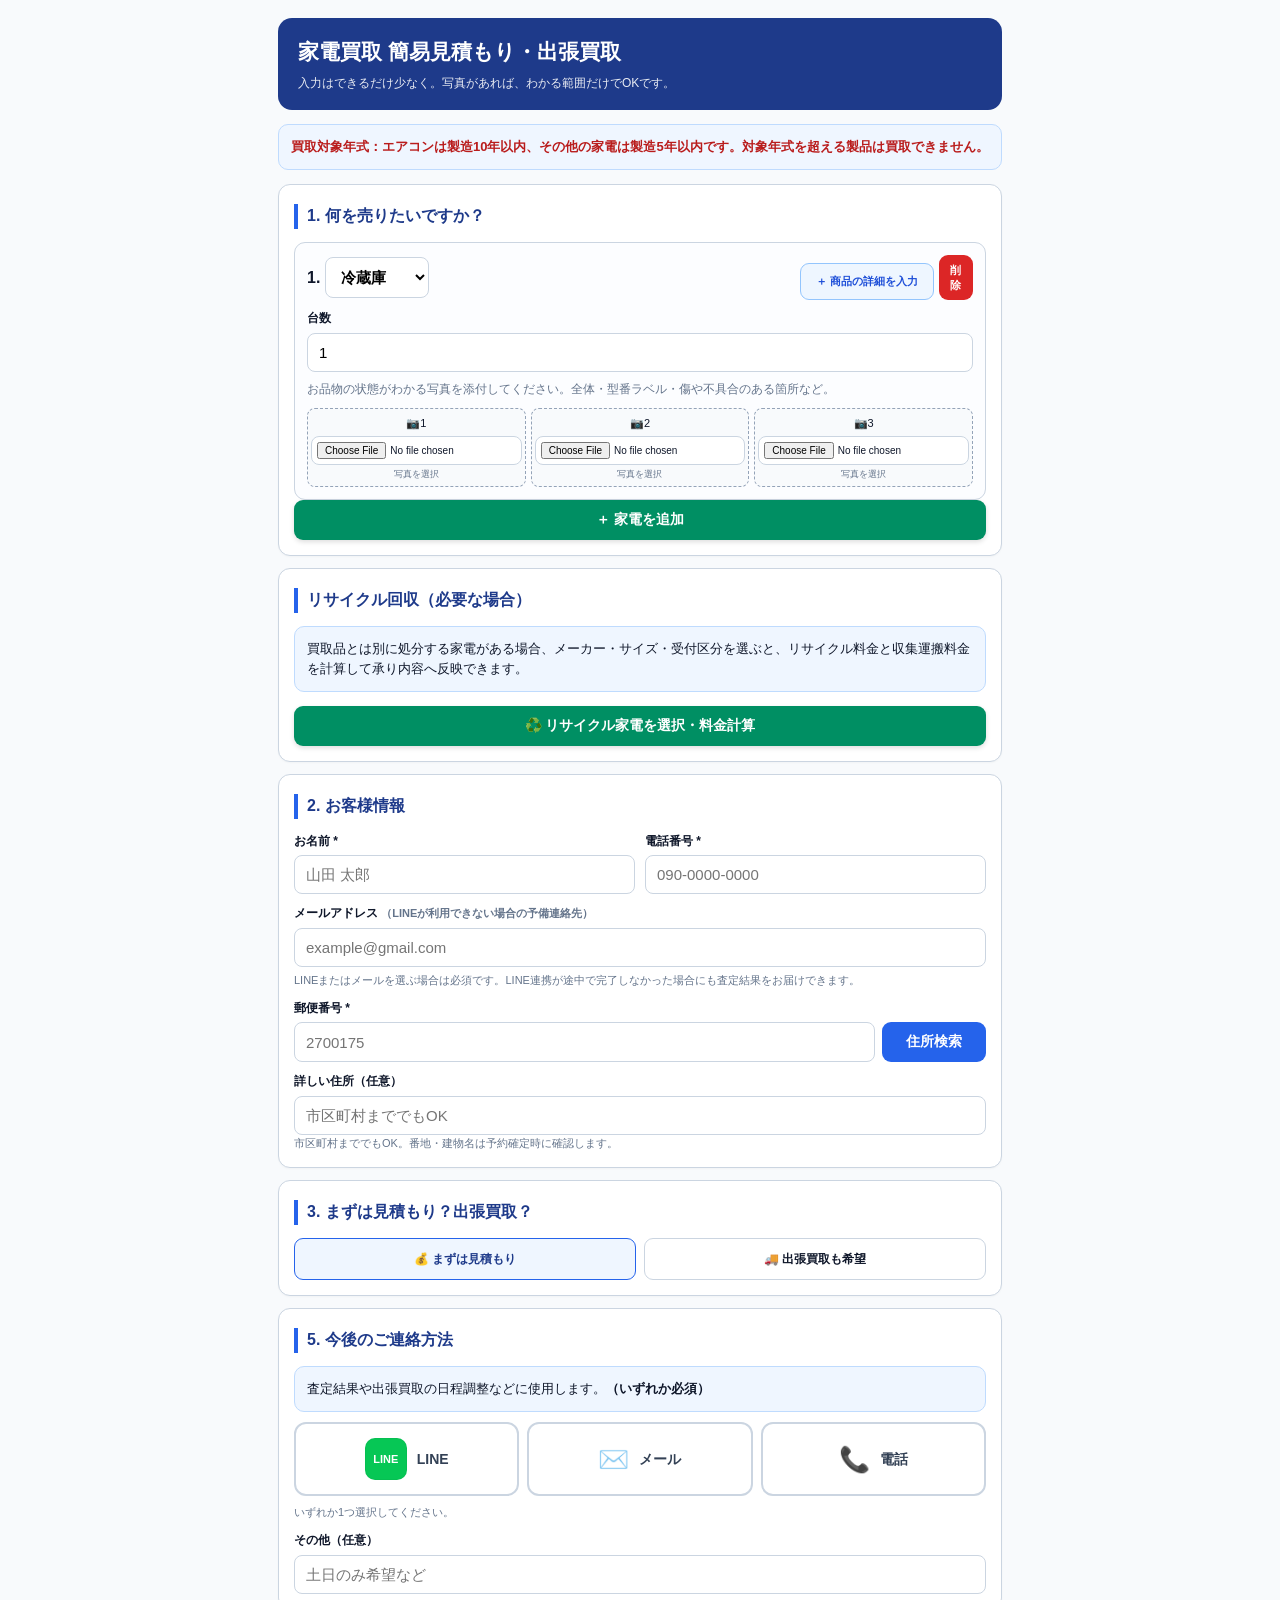
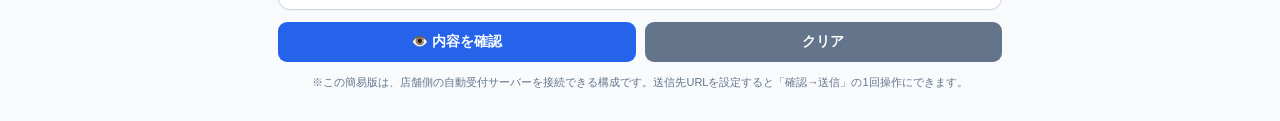
==== commit 7c9fb763: "Expand recycling fees and integrate form calculator" ====
--- a/index.html
+++ b/index.html
@@ -116,6 +116,19 @@
   }
 
 /* v13 送信中表示 */
+#recycleOverlay{display:none;position:fixed;inset:0;background:rgba(15,23,42,.78);z-index:1200;padding:12px}
+#recycleOverlay.show{display:flex;align-items:center;justify-content:center}
+.recycle-panel{width:min(1100px,100%);height:min(92vh,920px);background:#fff;border-radius:16px;display:flex;flex-direction:column;overflow:hidden;box-shadow:0 22px 70px #0005}
+.recycle-panel-head{display:flex;align-items:center;justify-content:space-between;gap:10px;padding:11px 14px;border-bottom:1px solid #e2e8f0}
+.recycle-panel-head b{font-size:16px;color:var(--primary)}
+.recycle-panel iframe{width:100%;flex:1;border:0;background:#f6f8fb}
+.recycle-panel-actions{display:grid;grid-template-columns:1fr 1.6fr;gap:8px;padding:10px 12px;border-top:1px solid #e2e8f0}
+.recycle-summary{margin-top:10px;border:1px solid #a7f3d0;background:#ecfdf5;border-radius:10px;padding:11px;font-size:13px}
+.recycle-summary-row{display:flex;justify-content:space-between;gap:12px;padding:4px 0}
+.recycle-summary-row>b{white-space:nowrap}
+.recycle-summary-row.total{border-top:1px solid #a7f3d0;margin-top:5px;padding-top:8px;font-weight:900;color:#047857}
+@media(max-width:600px){#recycleOverlay{padding:0}.recycle-panel{height:100vh;border-radius:0}.recycle-panel-actions{grid-template-columns:1fr 1.5fr}}
+
 #submitBusyV13{display:none;position:fixed;inset:0;background:#f6f7f9;z-index:10050;align-items:center;justify-content:center;padding:22px}
 #submitBusyV13.show{display:flex}
 #submitBusyV13 .busy-card{width:min(390px,100%);background:#fff;border-radius:22px;padding:34px 24px;text-align:center;box-shadow:0 8px 28px #0002}
@@ -142,6 +155,13 @@
       <div class="section-title">1. 何を売りたいですか？</div>
       <div id="items"></div>
       <button type="button" id="addApplianceBtn" class="btn green full" onclick="safeAddItem()">＋ 家電を追加</button>
+    </div>
+
+    <div class="card">
+      <div class="section-title">リサイクル回収（必要な場合）</div>
+      <div class="notice">買取品とは別に処分する家電がある場合、メーカー・サイズ・受付区分を選ぶと、リサイクル料金と収集運搬料金を計算して承り内容へ反映できます。</div>
+      <button type="button" class="btn green full" onclick="openRecycleCalculator()">♻️ リサイクル家電を選択・料金計算</button>
+      <div id="recycleSlipSummary" class="recycle-summary hidden"></div>
     </div>
 
     <div class="card">
@@ -205,6 +225,17 @@
   </form>
 
   <div class="foot">※この簡易版は、店舗側の自動受付サーバーを接続できる構成です。送信先URLを設定すると「確認→送信」の1回操作にできます。</div>
+</div>
+
+<div id="recycleOverlay" role="dialog" aria-modal="true" aria-label="リサイクル料金計算">
+  <div class="recycle-panel">
+    <div class="recycle-panel-head"><b>♻️ リサイクル家電の選択</b><button type="button" class="btn gray" onclick="closeRecycleCalculator()">閉じる</button></div>
+    <iframe id="recycleFrame" src="./recycle/" title="家電リサイクル料金計算"></iframe>
+    <div class="recycle-panel-actions">
+      <button type="button" class="btn gray" onclick="closeRecycleCalculator()">キャンセル</button>
+      <button type="button" class="btn green" onclick="applyRecycleToSlip()">選択内容を承り伝票へ反映</button>
+    </div>
+  </div>
 </div>
 
 <div class="preview" id="preview">
@@ -439,7 +470,43 @@
 
 let items=[];
 let inquiry=null;
+let recycleSelection={items:[],totals:{recycleFee:0,transportFee:0,total:0}};
 const photoFiles={};
+
+function yenRecycle(n){return Number(n||0).toLocaleString("ja-JP")+"円"}
+function openRecycleCalculator(){
+  const overlay=document.getElementById("recycleOverlay");
+  if(overlay)overlay.classList.add("show");
+}
+function closeRecycleCalculator(){
+  const overlay=document.getElementById("recycleOverlay");
+  if(overlay)overlay.classList.remove("show");
+}
+function applyRecycleToSlip(){
+  const frame=document.getElementById("recycleFrame");
+  let api=null;
+  try{api=frame&&frame.contentWindow&&frame.contentWindow.KaitoriRecycle}catch(e){}
+  if(!api){alert("リサイクル料金画面の読み込みが完了していません。少し待ってからもう一度お試しください。");return}
+  const selected=api.getCurrentItems();
+  if(!selected.length){alert("リサイクル家電を1つ以上追加してください。");return}
+  recycleSelection={items:JSON.parse(JSON.stringify(selected)),totals:api.getCurrentTotals()};
+  renderRecycleSlipSummary();
+  saveDraft();
+  closeRecycleCalculator();
+}
+function renderRecycleSlipSummary(){
+  const box=document.getElementById("recycleSlipSummary");
+  if(!box)return;
+  if(!recycleSelection.items.length){box.classList.add("hidden");box.innerHTML="";return}
+  const rows=recycleSelection.items.map(function(x,i){
+    return '<div class="recycle-summary-row"><span>'+(i+1)+'. '+esc(x.appliance)+'<br><small>'+esc(x.maker)+' / '+esc(x.sizeLabel)+' / '+esc(x.modeLabel)+'</small></span><b>'+yenRecycle(x.total)+'</b></div>';
+  }).join("");
+  box.innerHTML='<b>承り伝票へ反映するリサイクル内容</b>'+rows+
+    '<div class="recycle-summary-row"><span>リサイクル料金</span><b>'+yenRecycle(recycleSelection.totals.recycleFee)+'</b></div>'+
+    '<div class="recycle-summary-row"><span>収集運搬料金</span><b>'+yenRecycle(recycleSelection.totals.transportFee)+'</b></div>'+
+    '<div class="recycle-summary-row total"><span>合計（税込）</span><b>'+yenRecycle(recycleSelection.totals.total)+'</b></div>';
+  box.classList.remove("hidden");
+}
 
 function makeLocalId(){
   return "id-"+Date.now().toString(36)+"-"+Math.random().toString(36).slice(2,10);
@@ -523,7 +590,7 @@
         <div class="grid3">
           <div><label>メーカー</label><select onchange="changeMaker('${x.id}',this.value)">${makerOptions(x.type,x.maker||'')}</select>${x.maker==='__custom__'?`<input style="margin-top:6px" placeholder="メーカー名を入力" value="${escAttr(x.makerCustom||'')}" oninput="setCustom('${x.id}','makerCustom',this.value)">`:''}</div>
           <div><label>型番</label><select onchange="setItem('${x.id}','model',this.value);renderItems()">${modelOptions(x.type,x.maker,x.model||'')}</select>${x.model==='__custom__'?`<input style="margin-top:6px" placeholder="型番を入力" value="${escAttr(x.modelCustom||'')}" oninput="setCustom('${x.id}','modelCustom',this.value)">`:''}</div>
-          <div><label>年式</label><select onchange="setItem('${x.id}','year',this.value)">${yearOptions(x.year||'',x.type)}</select></div>
+          <div><label>年式 *</label><select id="year-${x.id}" required onchange="setItem('${x.id}','year',this.value)">${yearOptions(x.year||'',x.type)}</select></div>
         </div>
         <button type="button" class="btn" style="margin-top:6px;background:transparent;color:#64748b;font-size:12px;font-weight:400;padding:8px 0;box-shadow:none;text-decoration:underline;text-underline-offset:3px" onclick="showModelGuide()">型番・年式がわからない方はこちら</button>
         <div style="margin-top:10px"><label>動作</label>
@@ -594,8 +661,9 @@
           itemId:x.id,
           itemType:x.type,
           position:p+1,
-          originalName:f.name,
-          ...photo
+          originalName:photo.name,
+          type:photo.type,
+          data:photo.data
         });
       }
     }
@@ -631,6 +699,12 @@
   const el=document.getElementById(id);
   return el ? (el.value || "") : "";
 }
+function secureInquiryId(){
+  if(!window.crypto||typeof window.crypto.getRandomValues!=="function")throw new Error("安全な受付番号を作成できません。ブラウザを更新してください。");
+  const alphabet="ABCDEFGHJKLMNPQRSTUVWXYZ23456789",bytes=new Uint8Array(4);
+  window.crypto.getRandomValues(bytes);
+  return "KR-"+Array.from(bytes,b=>alphabet[b%alphabet.length]).join("");
+}
 function getData(){
   const mode=document.querySelector('input[name="mode"]:checked').value;
   if(mode==="出張買取希望"){
@@ -644,14 +718,15 @@
     }
   }
   return {
-    inquiryId:"KR-"+Math.random().toString(36).slice(2,6).toUpperCase(),
+    inquiryId:secureInquiryId(),
     createdAt:new Date().toISOString(),store:CONFIG.STORE_NAME,
     name:document.getElementById("name").value.trim(),
     tel:document.getElementById("tel").value.trim(),
     email:document.getElementById("email").value.trim(),
     zip:document.getElementById("zip").value.trim(),
     address:document.getElementById("address").value.trim(),
-    mode,items:items.map(x=>({...x,maker:x.maker==='__custom__'?(x.makerCustom||''):x.maker,model:x.model==='__custom__'?(x.modelCustom||''):x.model})),
+    mode,items:items.map(x=>({id:x.id,type:x.type,qty:Number(x.qty),maker:x.maker==='__custom__'?(x.makerCustom||''):(x.maker||''),model:x.model==='__custom__'?(x.modelCustom||''):(x.model||''),year:x.year||'',operation:x.operation||'不明',condition:x.condition||'不明'})),
+    recycle:recycleSelection.items.length?JSON.parse(JSON.stringify(recycleSelection)):null,
     visit:mode==="出張買取希望"?{
       date:val("date1"),time:val("time1"),date2:val("date2"),time2:val("time2"),date3:val("date3"),time3:val("time3"),
       building:document.getElementById("building").value,floor:document.getElementById("floor").value,
@@ -671,6 +746,8 @@
 }
 function contactInputError(d){
   const clean=v=>String(v==null?'':v).normalize('NFKC').trim();
+  const missingYear=(d.items||[]).findIndex(x=>!clean(x.year));
+  if(missingYear>=0)return {field:'year-'+d.items[missingYear].id,message:'商品'+(missingYear+1)+'の年式を選択してください。'};
   if(!clean(d.name))return {field:'name',message:'お名前を入力してください。'};
   if((d.contact==='LINE'||d.contact==='メール')&&!clean(d.email))return {field:'email',message:'メールアドレスを入力してください。LINEの場合も予備連絡先として必要です。'};
   let tel=clean(d.tel).replace(/[\s()−ー‐-]/g,'');
@@ -687,6 +764,7 @@
 function showContactInputError(error){
   const input=document.getElementById(error.field);
   if(!input)return;
+  const item=input.closest('.item');if(item)item.classList.add('open');
   const preview=document.getElementById('preview');
   if(preview)preview.style.display='none';
   let message=document.getElementById(error.field+'Error');
@@ -742,6 +820,7 @@
     <div class="preview-row"><b>郵便番号</b><span>${esc(d.zip)}</span></div><div class="preview-row"><b>住所</b><span>${esc(d.address||"予約確定時に入力")}</span></div>
     <div class="preview-row"><b>依頼</b><span>${esc(d.mode)}</span></div>
     <div style="margin-top:10px"><b>商品</b>${itemHtml}</div>
+    ${d.recycle?`<div style="margin-top:10px"><b>リサイクル回収</b>${d.recycle.items.map((x,i)=>`<div class="card" style="margin:8px 0;padding:10px"><b>${i+1}. ${esc(x.appliance)}</b><div class="small">${esc(x.maker)}（メーカーコード ${esc(x.makerCode)}） / ${esc(x.sizeLabel)}</div><div class="small">品目コード ${esc(x.itemCode)} / ${esc(x.modeLabel)} / ${yenRecycle(x.total)}</div></div>`).join("")}<div class="preview-row"><b>料金合計</b><span>リサイクル料金 ${yenRecycle(d.recycle.totals.recycleFee)}<br>収集運搬料金 ${yenRecycle(d.recycle.totals.transportFee)}<br><strong>合計 ${yenRecycle(d.recycle.totals.total)}</strong></span></div></div>`:""}
     ${d.visit?`<div class="preview-row"><b>希望</b><span>${esc(d.visit.date||"おまかせ")} ${esc(d.visit.time||"")}${d.visit.date2?`<br>第2希望：${esc(d.visit.date2)} ${esc(d.visit.time2||"おまかせ")}`:""}${d.visit.date3?`<br>第3希望：${esc(d.visit.date3)} ${esc(d.visit.time3||"おまかせ")}`:""}</span></div><div class="preview-row"><b>搬出</b><span>${esc([d.visit.building,d.visit.floor,d.visit.elevator].filter(Boolean).join(" / "))}<br>${esc(d.visit.carry)}</span></div>`:""}
     <div class="preview-row"><b>査定結果の通知方法</b><span>${esc(d.contact)} ${esc(d.note)}</span></div>`;
   document.getElementById("sendStatus").classList.add("hidden");
@@ -819,6 +898,7 @@
         if(bs)bs.innerHTML="LINEの案内に沿って連携してください。<br><b>LINE連携が完了すると受付完了です。</b>";
         window.location.assign(chatUrl);
       }else{
+        if(busyV13)busyV13.classList.remove("show");
         showSuccessAndReset(inquiry.inquiryId, inquiry.contact, "");
         const successMessageEl=document.getElementById("successMessage");
         if(successMessageEl){
@@ -889,8 +969,8 @@
   const el=document.getElementById("model-guide-overlay");
   if(el)el.classList.remove("show");
 }
-function clearAll(){if(!confirm("入力内容をすべて消しますか？"))return;document.getElementById("quoteForm").reset();items=[];addItem();toggleVisit();toggleNotificationMethod();localStorage.removeItem("quoteDraft")}
-function saveDraft(){try{localStorage.setItem("quoteDraft",JSON.stringify({items}))}catch(e){}}
+function clearAll(){if(!confirm("入力内容をすべて消しますか？"))return;document.getElementById("quoteForm").reset();items=[];recycleSelection={items:[],totals:{recycleFee:0,transportFee:0,total:0}};renderRecycleSlipSummary();addItem();toggleVisit();toggleNotificationMethod();localStorage.removeItem("quoteDraft")}
+function saveDraft(){try{localStorage.setItem("quoteDraft",JSON.stringify({items,recycleSelection}))}catch(e){}}
 function esc(v){return String(v??"").replace(/[&<>"']/g,c=>({"&":"&amp;","<":"&lt;",">":"&gt;",'"':"&quot;","'":"&#39;"}[c]))}
 function escAttr(v){return esc(v)}
 document.getElementById("quoteForm").addEventListener("input",()=>saveDraft());
@@ -910,6 +990,12 @@
   toggleNotificationMethod();
 })();
 
+(function(){
+  const overlay=document.getElementById("recycleOverlay");
+  if(overlay)overlay.addEventListener("click",function(e){if(e.target===overlay)closeRecycleCalculator()});
+  document.addEventListener("keydown",function(e){if(e.key==="Escape")closeRecycleCalculator()});
+})();
+
 // 型番・年式ガイド：背景タップ／Escでも閉じる
 (function(){
   const g=document.getElementById("model-guide-overlay");
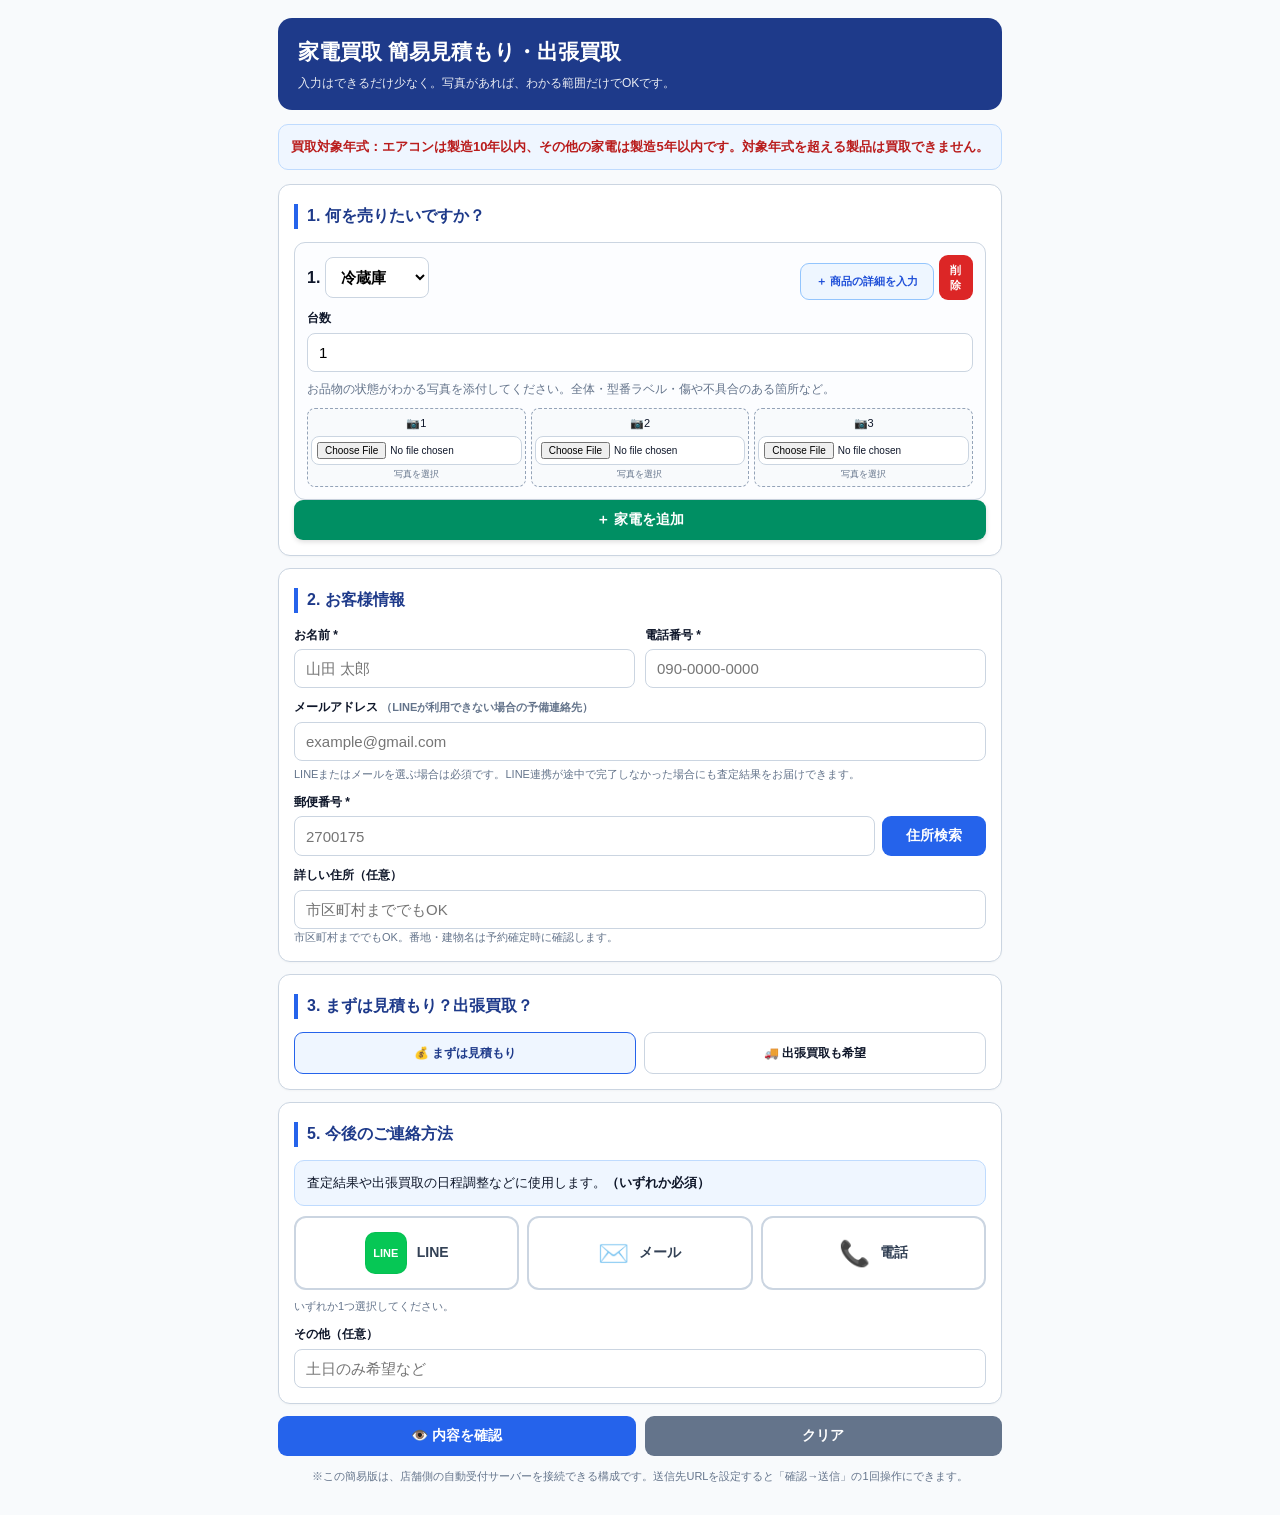
==== commit e82344e6: "Remove recycling option from purchase quote form" ====
--- a/index.html
+++ b/index.html
@@ -158,13 +158,6 @@
     </div>
 
     <div class="card">
-      <div class="section-title">リサイクル回収（必要な場合）</div>
-      <div class="notice">買取品とは別に処分する家電がある場合、メーカー・サイズ・受付区分を選ぶと、リサイクル料金と収集運搬料金を計算して承り内容へ反映できます。</div>
-      <button type="button" class="btn green full" onclick="openRecycleCalculator()">♻️ リサイクル家電を選択・料金計算</button>
-      <div id="recycleSlipSummary" class="recycle-summary hidden"></div>
-    </div>
-
-    <div class="card">
       <div class="section-title">2. お客様情報</div>
       <div class="grid2">
         <div><label>お名前 *</label><input id="name" autocomplete="name" placeholder="山田 太郎" required></div>
@@ -225,17 +218,6 @@
   </form>
 
   <div class="foot">※この簡易版は、店舗側の自動受付サーバーを接続できる構成です。送信先URLを設定すると「確認→送信」の1回操作にできます。</div>
-</div>
-
-<div id="recycleOverlay" role="dialog" aria-modal="true" aria-label="リサイクル料金計算">
-  <div class="recycle-panel">
-    <div class="recycle-panel-head"><b>♻️ リサイクル家電の選択</b><button type="button" class="btn gray" onclick="closeRecycleCalculator()">閉じる</button></div>
-    <iframe id="recycleFrame" src="./recycle/" title="家電リサイクル料金計算"></iframe>
-    <div class="recycle-panel-actions">
-      <button type="button" class="btn gray" onclick="closeRecycleCalculator()">キャンセル</button>
-      <button type="button" class="btn green" onclick="applyRecycleToSlip()">選択内容を承り伝票へ反映</button>
-    </div>
-  </div>
 </div>
 
 <div class="preview" id="preview">
@@ -726,7 +708,7 @@
     zip:document.getElementById("zip").value.trim(),
     address:document.getElementById("address").value.trim(),
     mode,items:items.map(x=>({id:x.id,type:x.type,qty:Number(x.qty),maker:x.maker==='__custom__'?(x.makerCustom||''):(x.maker||''),model:x.model==='__custom__'?(x.modelCustom||''):(x.model||''),year:x.year||'',operation:x.operation||'不明',condition:x.condition||'不明'})),
-    recycle:recycleSelection.items.length?JSON.parse(JSON.stringify(recycleSelection)):null,
+    recycle:null,
     visit:mode==="出張買取希望"?{
       date:val("date1"),time:val("time1"),date2:val("date2"),time2:val("time2"),date3:val("date3"),time3:val("time3"),
       building:document.getElementById("building").value,floor:document.getElementById("floor").value,
